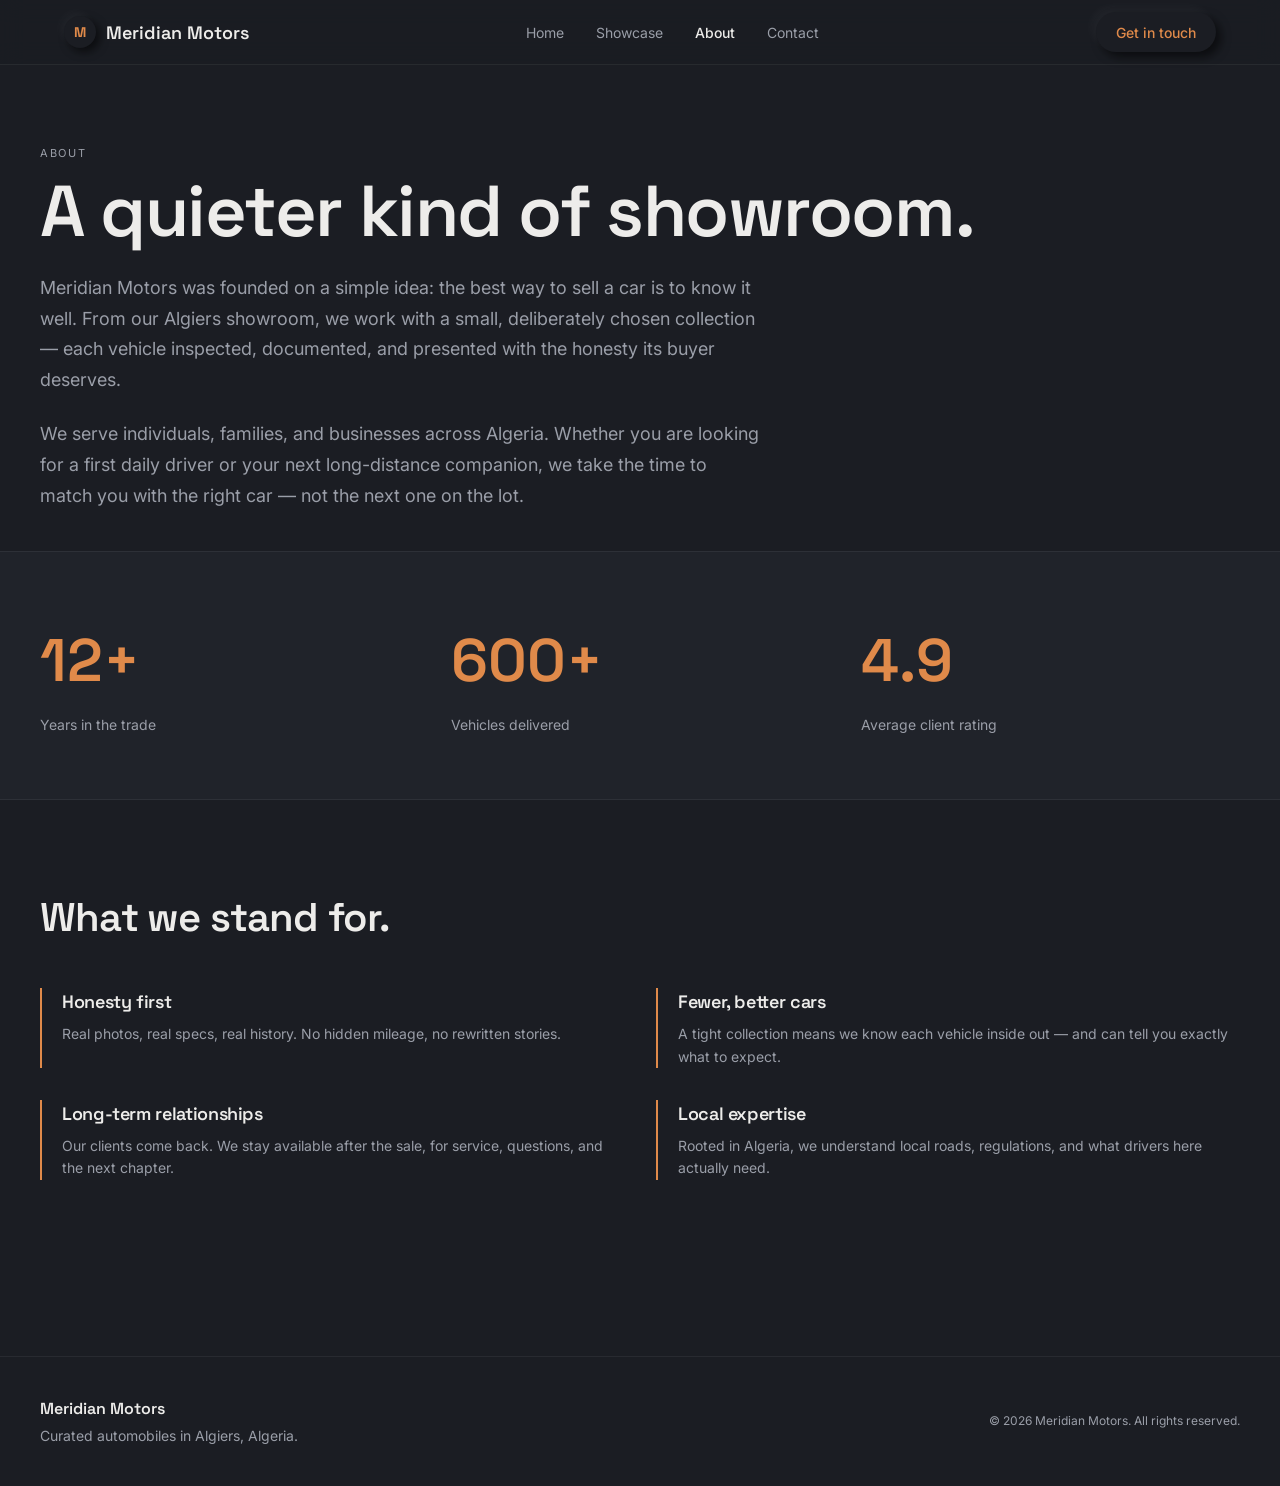
==== about.html @ 52f6f158 "Initial commit: dark neumorphic Meridian Motors site" ====
<!DOCTYPE html>
<html lang="en">
<head>
  <meta charset="UTF-8" />
  <meta name="viewport" content="width=device-width, initial-scale=1" />
  <title>About — Meridian Motors</title>
  <meta name="description" content="Meridian Motors is an Algiers-based automobile house curating luxury, sport, and utility vehicles across Algeria." />
  <link rel="preconnect" href="https://fonts.googleapis.com" />
  <link rel="preconnect" href="https://fonts.gstatic.com" crossorigin />
  <link rel="stylesheet" href="https://fonts.googleapis.com/css2?family=Inter:wght@400;500;600&family=Space+Grotesk:wght@500;600;700&display=swap" />
  <link rel="stylesheet" href="styles.css" />
</head>
<body>

  <header class="site-header">
    <div class="container header-inner">
      <a href="index.html" class="brand">
        <div class="brand-mark">M</div>
        <span class="brand-name">Meridian Motors</span>
      </a>
      <nav class="nav">
        <a href="index.html">Home</a>
        <a href="showcase.html">Showcase</a>
        <a href="about.html" class="active">About</a>
        <a href="contact.html">Contact</a>
      </nav>
      <a href="contact.html" class="btn btn-primary btn-cta">Get in touch</a>
      <button class="menu-toggle" aria-label="Toggle menu">
        <svg width="20" height="20" viewBox="0 0 24 24" fill="none" stroke="currentColor" stroke-width="2" stroke-linecap="round" stroke-linejoin="round"><line x1="3" y1="12" x2="21" y2="12"/><line x1="3" y1="6" x2="21" y2="6"/><line x1="3" y1="18" x2="21" y2="18"/></svg>
      </button>
    </div>
    <div class="mobile-nav">
      <nav>
        <a href="index.html">Home</a>
        <a href="showcase.html">Showcase</a>
        <a href="about.html" class="active">About</a>
        <a href="contact.html">Contact</a>
      </nav>
    </div>
  </header>

  <main>
    <section class="container page-header">
      <div class="section-eyebrow">About</div>
      <h1>A quieter kind of showroom.</h1>
      <div class="prose">
        <p>Meridian Motors was founded on a simple idea: the best way to sell a car is to know it well. From our Algiers showroom, we work with a small, deliberately chosen collection — each vehicle inspected, documented, and presented with the honesty its buyer deserves.</p>
        <p>We serve individuals, families, and businesses across Algeria. Whether you are looking for a first daily driver or your next long-distance companion, we take the time to match you with the right car — not the next one on the lot.</p>
      </div>
    </section>

    <section class="bar">
      <div class="container stats">
        <div>
          <div class="stat-kpi">12+</div>
          <div class="stat-label">Years in the trade</div>
        </div>
        <div>
          <div class="stat-kpi">600+</div>
          <div class="stat-label">Vehicles delivered</div>
        </div>
        <div>
          <div class="stat-kpi">4.9</div>
          <div class="stat-label">Average client rating</div>
        </div>
      </div>
    </section>

    <section class="container section">
      <h2 class="section-title">What we stand for.</h2>
      <div class="principles">
        <div class="principle">
          <h3>Honesty first</h3>
          <p>Real photos, real specs, real history. No hidden mileage, no rewritten stories.</p>
        </div>
        <div class="principle">
          <h3>Fewer, better cars</h3>
          <p>A tight collection means we know each vehicle inside out — and can tell you exactly what to expect.</p>
        </div>
        <div class="principle">
          <h3>Long-term relationships</h3>
          <p>Our clients come back. We stay available after the sale, for service, questions, and the next chapter.</p>
        </div>
        <div class="principle">
          <h3>Local expertise</h3>
          <p>Rooted in Algeria, we understand local roads, regulations, and what drivers here actually need.</p>
        </div>
      </div>
    </section>
  </main>

  <footer class="site-footer">
    <div class="container footer-inner">
      <div>
        <div class="footer-brand-name">Meridian Motors</div>
        <div class="footer-tag">Curated automobiles in Algiers, Algeria.</div>
      </div>
      <div class="footer-copy">© <span id="year"></span> Meridian Motors. All rights reserved.</div>
    </div>
  </footer>

  <script>document.getElementById("year").textContent = new Date().getFullYear();</script>
  <script src="script.js"></script>
</body>
</html>
---- styles.css ----
/* Meridian Motors — static site styles (dark neumorphic theme) */
:root {
  /* Core surface — neumorphism needs one base tone that highlights/shadows push against */
  --bg: #1b1d23;
  --bg-rgb: 27, 29, 35;
  --fg: #edecea;
  --muted-bg: #20232a;
  --muted-fg: #9a9ea8;
  --card: #1e2128;
  --border: rgba(255, 255, 255, 0.06);
  --primary: #edecea;
  --primary-fg: #16171b;
  --accent: #e08a4a;
  --accent-rgb: 224, 138, 74;
  --radius: 16px;

  /* Neumorphic light/dark shadow pair, cast on --bg */
  --ne-dark: rgba(0, 0, 0, 0.55);
  --ne-light: rgba(255, 255, 255, 0.035);

  --shadow: 0 24px 60px -20px rgba(0, 0, 0, 0.6);
  --font-display: "Space Grotesk", ui-sans-serif, system-ui, sans-serif;
  --font-sans: "Inter", ui-sans-serif, system-ui, sans-serif;
}

* { box-sizing: border-box; margin: 0; padding: 0; }
html { scroll-behavior: smooth; }
body {
  font-family: var(--font-sans);
  background: var(--bg);
  color: var(--fg);
  -webkit-font-smoothing: antialiased;
  line-height: 1.5;
}
h1, h2, h3, h4 {
  font-family: var(--font-display);
  letter-spacing: -0.02em;
  font-weight: 600;
}
a { color: inherit; text-decoration: none; }
img { max-width: 100%; display: block; }
button { font: inherit; cursor: pointer; border: none; background: none; color: inherit; }

.container { max-width: 1200px; margin: 0 auto; padding: 0 24px; }

/* ============ Header ============ */
.site-header {
  position: sticky; top: 0; z-index: 40;
  background: rgba(27, 29, 35, 0.85);
  backdrop-filter: blur(12px);
  border-bottom: 1px solid var(--border);
}
.header-inner {
  display: flex; align-items: center; justify-content: space-between;
  height: 64px;
}
.brand { display: flex; align-items: center; gap: 10px; }
.brand-mark {
  height: 32px; width: 32px; border-radius: 999px;
  background: var(--bg); color: var(--accent);
  display: grid; place-items: center;
  font-family: var(--font-display); font-weight: 700; font-size: 14px;
  box-shadow: 4px 4px 8px var(--ne-dark), -4px -4px 8px var(--ne-light);
}
.brand-name { font-family: var(--font-display); font-weight: 600; font-size: 18px; }

.nav { display: none; align-items: center; gap: 32px; }
.nav a { font-size: 14px; color: var(--muted-fg); transition: color .2s; }
.nav a:hover, .nav a.active { color: var(--fg); font-weight: 500; }

.btn {
  display: inline-flex; align-items: center; gap: 8px;
  height: 40px; padding: 0 20px;
  border-radius: 999px; font-size: 14px; font-weight: 500;
  background: var(--bg);
  box-shadow: 5px 5px 10px var(--ne-dark), -5px -5px 10px var(--ne-light);
  transition: box-shadow .2s, color .2s, transform .15s;
}
.btn:active { box-shadow: inset 4px 4px 8px var(--ne-dark), inset -4px -4px 8px var(--ne-light); transform: translateY(1px); }
.btn-primary { color: var(--accent); }
.btn-primary:hover { color: #f0a56f; }
.btn-outline { color: var(--fg); }
.btn-outline:hover { color: var(--accent); }
.btn-cta { display: none; }

.menu-toggle {
  padding: 8px; margin-right: -8px;
  display: grid; place-items: center;
  border-radius: 10px;
  transition: box-shadow .2s;
}
.menu-toggle:active { box-shadow: inset 3px 3px 6px var(--ne-dark), inset -3px -3px 6px var(--ne-light); }
.mobile-nav {
  display: none;
  border-top: 1px solid var(--border);
  background: var(--bg);
}
.mobile-nav.open { display: block; }
.mobile-nav nav {
  display: flex; flex-direction: column;
  padding: 12px 24px;
  max-width: 1200px; margin: 0 auto;
}
.mobile-nav a { padding: 10px 0; font-size: 14px; color: var(--muted-fg); }
.mobile-nav a.active { color: var(--fg); font-weight: 500; }

@media (min-width: 768px) {
  .nav { display: flex; }
  .btn-cta { display: inline-flex; }
  .menu-toggle { display: none; }
}

/* ============ Hero — full-bleed 3D background with copy overlaid ============ */
.hero {
  position: relative;
  min-height: calc(100vh - 64px);
  overflow: hidden;
  display: flex;
  align-items: center;
}

/* 3D scene fills the entire hero as a background layer */
.hero-visual {
  position: absolute;
  inset: 0;
  z-index: 0;
}
.hero-visual .frame {
  width: 100%; height: 100%;
  border-radius: 0; overflow: hidden;
  background: var(--muted-bg);
}

/* Low-opacity scrim between the 3D scene and the text, for legibility */
.hero-overlay {
  position: absolute;
  inset: 0;
  z-index: 1;
  background: linear-gradient(
    100deg,
    rgba(10, 11, 14, 0.72) 0%,
    rgba(10, 11, 14, 0.45) 38%,
    rgba(10, 11, 14, 0.15) 62%,
    rgba(10, 11, 14, 0.05) 100%
  );
  pointer-events: none;
}

.hero-grid {
  position: relative;
  z-index: 2;
  width: 100%;
}
.hero-copy {
  display: flex; flex-direction: column; justify-content: center;
  padding: 64px 24px;
}
@media (min-width: 900px) {
  .hero-copy { padding: 64px clamp(24px, calc((100vw - 1200px) / 2 + 24px), 96px); max-width: 640px; }
}
.eyebrow {
  display: inline-flex; align-items: center; gap: 8px;
  background: rgba(255, 255, 255, 0.05);
  border: 1px solid rgba(255, 255, 255, 0.08);
  backdrop-filter: blur(6px);
  border-radius: 999px; padding: 4px 12px;
  font-size: 12px; color: rgba(237, 236, 234, 0.8);
  width: fit-content;
}
.eyebrow .dot { height: 6px; width: 6px; border-radius: 999px; background: var(--accent); }

.hero h1 {
  margin-top: 24px;
  font-size: clamp(40px, 5.4vw, 68px);
  line-height: 1.02;
  color: #f5f4f2;
  text-shadow: 0 4px 24px rgba(0, 0, 0, 0.35);
}
.hero h1 .muted { color: rgba(237, 236, 234, 0.6); }
.hero p {
  margin-top: 24px; max-width: 440px;
  font-size: 18px; color: rgba(237, 236, 234, 0.75); line-height: 1.6;
}
.hero-cta { margin-top: 32px; display: flex; flex-wrap: wrap; gap: 12px; }
.hero .btn {
  background: rgba(27, 29, 35, 0.55);
  backdrop-filter: blur(10px);
  box-shadow: 5px 5px 14px rgba(0, 0, 0, 0.45), -5px -5px 14px rgba(255, 255, 255, 0.03);
  border: 1px solid rgba(255, 255, 255, 0.06);
}

.frame-3d {
  position: relative;
  background: radial-gradient(ellipse at 50% 30%, #14161a 0%, #08090b 75%);
  cursor: grab;
}
.frame-3d:active { cursor: grabbing; }
.frame-3d canvas { width: 100%; height: 100%; display: block; touch-action: none; }
.hero-3d-hint {
  position: absolute; left: 16px; bottom: 16px;
  z-index: 2;
  background: rgba(20, 19, 17, 0.55); backdrop-filter: blur(6px);
  border: 1px solid rgba(255, 255, 255, 0.12); border-radius: 999px;
  padding: 6px 14px; font-size: 12px; color: rgba(250, 248, 243, 0.75);
  pointer-events: none; opacity: 0.9;
  transition: opacity .3s;
}
.frame-3d canvas { opacity: 0; transition: opacity .5s ease; }
.frame-3d.is-ready canvas { opacity: 1; }
.frame-3d.is-loading .hero-3d-hint,
.frame-3d.is-error .hero-3d-hint { opacity: 0; }

.frame-3d::before {
  content: "Loading 3D model… " attr(data-pct);
  position: absolute; inset: 0; z-index: 2;
  display: none; align-items: center; justify-content: center;
  font-size: 13px; color: rgba(250, 248, 243, 0.6);
}
.frame-3d.is-loading::before { display: flex; }
.frame-3d.is-error::before {
  content: "Couldn't load the 3D view.";
  display: flex;
}
.hero-card {
  position: absolute; left: -16px; bottom: -24px;
  background: var(--bg); border: none;
  border-radius: 16px; padding: 16px; width: 220px;
  box-shadow: 7px 7px 16px var(--ne-dark), -7px -7px 16px var(--ne-light);
}
.hero-card .label { font-size: 12px; color: var(--muted-fg); }
.hero-card .title { font-family: var(--font-display); font-weight: 600; margin-top: 4px; }
.hero-card .sub { font-size: 12px; color: var(--muted-fg); margin-top: 2px; }

/* ============ Sections ============ */
.section { padding: 80px 0; }
.section-head {
  display: flex; align-items: flex-end; justify-content: space-between;
  gap: 24px; margin-bottom: 40px; flex-wrap: wrap;
}
.section-eyebrow {
  font-size: 11px; text-transform: uppercase; letter-spacing: 0.15em;
  color: var(--muted-fg);
}
.section-title { font-size: clamp(28px, 4vw, 40px); margin-top: 8px; }

.bar {
  border-top: 1px solid var(--border); border-bottom: 1px solid var(--border);
  background: var(--muted-bg);
}
.bar-grid {
  display: grid; gap: 32px; padding: 56px 0;
}
@media (min-width: 768px) { .bar-grid { grid-template-columns: repeat(3, 1fr); } }
.value-icon {
  height: 40px; width: 40px; border-radius: 999px;
  background: var(--bg); border: none;
  box-shadow: 4px 4px 8px var(--ne-dark), -4px -4px 8px var(--ne-light);
  display: grid; place-items: center; color: var(--accent);
}
.value h3 { font-size: 18px; margin-top: 16px; }
.value p { margin-top: 8px; font-size: 14px; color: var(--muted-fg); line-height: 1.6; }

/* ============ Cards ============ */
.cards {
  display: grid; gap: 24px;
  grid-template-columns: 1fr;
}
@media (min-width: 640px) { .cards { grid-template-columns: repeat(2, 1fr); } }
@media (min-width: 1000px) { .cards { grid-template-columns: repeat(3, 1fr); } }

.card {
  background: var(--bg); border: none;
  border-radius: 18px; overflow: hidden;
  box-shadow: 8px 8px 18px var(--ne-dark), -8px -8px 18px var(--ne-light);
  transition: transform .3s, box-shadow .3s;
  cursor: pointer;
  display: flex; flex-direction: column;
}
.card:hover { transform: translateY(-3px); box-shadow: 10px 10px 24px var(--ne-dark), -10px -10px 24px var(--ne-light); }
.card-media {
  aspect-ratio: 4/3; overflow: hidden; background: var(--muted-bg);
  position: relative;
}
.card-media img {
  width: 100%; height: 100%; object-fit: cover;
  transition: transform .6s;
}
.card:hover .card-media img { transform: scale(1.05); }
.tag {
  position: absolute; top: 12px; left: 12px;
  background: rgba(27, 29, 35, 0.85); backdrop-filter: blur(6px);
  border: 1px solid rgba(255, 255, 255, 0.08);
  border-radius: 999px; padding: 4px 12px;
  font-size: 12px; font-weight: 500;
}
.card-body { padding: 20px; }
.card-row {
  display: flex; justify-content: space-between; align-items: flex-start; gap: 12px;
}
.card-name { font-family: var(--font-display); font-size: 18px; font-weight: 600; }
.card-sub { font-size: 12px; color: var(--muted-fg); margin-top: 2px; }
.card-price { font-family: var(--font-display); font-weight: 600; text-align: right; white-space: nowrap; color: var(--accent); }
.card-btn {
  margin-top: 16px; width: 100%;
  display: inline-flex; align-items: center; justify-content: space-between;
  border: none; border-radius: 10px;
  background: var(--bg);
  box-shadow: inset 3px 3px 6px var(--ne-dark), inset -3px -3px 6px var(--ne-light);
  padding: 8px 12px; font-size: 14px; font-weight: 500;
  transition: box-shadow .2s;
}
.card-btn:hover { box-shadow: inset 4px 4px 9px var(--ne-dark), inset -4px -4px 9px var(--ne-light); }

/* ============ Filters ============ */
.filters { display: flex; flex-wrap: wrap; gap: 8px; margin-top: 32px; }
.chip {
  border: none; background: var(--bg);
  box-shadow: 4px 4px 9px var(--ne-dark), -4px -4px 9px var(--ne-light);
  border-radius: 999px; padding: 6px 16px;
  font-size: 14px; transition: all .2s; color: var(--muted-fg);
}
.chip:hover { color: var(--fg); }
.chip.active {
  color: var(--accent);
  box-shadow: inset 3px 3px 7px var(--ne-dark), inset -3px -3px 7px var(--ne-light);
}

/* ============ Modal Overlay ============ */
.modal-backdrop {
  position: fixed; inset: 0; z-index: 100;
  background: rgba(8, 9, 11, 0.75);
  backdrop-filter: blur(4px);
  opacity: 0; pointer-events: none;
  transition: opacity .25s;
  display: grid; place-items: center;
  padding: 16px;
  overflow-y: auto;
}
.modal-backdrop.open { opacity: 1; pointer-events: auto; }
.modal {
  background: var(--bg); border-radius: 20px;
  max-width: 900px; width: 100%;
  max-height: 90vh; overflow-y: auto;
  transform: translateY(20px) scale(0.98);
  transition: transform .3s;
  position: relative;
  box-shadow: 0 30px 100px -20px rgba(0,0,0,0.7);
}
.modal-backdrop.open .modal { transform: translateY(0) scale(1); }
.modal-close {
  position: absolute; top: 16px; right: 16px; z-index: 2;
  height: 40px; width: 40px; border-radius: 999px;
  background: var(--bg);
  box-shadow: 4px 4px 10px var(--ne-dark), -4px -4px 10px var(--ne-light);
  display: grid; place-items: center;
  transition: box-shadow .2s;
}
.modal-close:active { box-shadow: inset 3px 3px 7px var(--ne-dark), inset -3px -3px 7px var(--ne-light); }
.modal-media { aspect-ratio: 16/10; overflow: hidden; background: var(--muted-bg); }
.modal-media img { width: 100%; height: 100%; object-fit: cover; }
.modal-body { padding: 28px; }
@media (min-width: 640px) { .modal-body { padding: 40px; } }
.modal-head {
  display: flex; justify-content: space-between; align-items: flex-start;
  gap: 16px; flex-wrap: wrap;
}
.modal-head h2 { font-size: clamp(24px, 4vw, 32px); }
.modal-head .sub { color: var(--muted-fg); font-size: 14px; margin-top: 4px; }
.modal-price {
  font-family: var(--font-display); font-size: 22px; font-weight: 600;
  text-align: right; color: var(--accent);
}
.modal-desc {
  margin-top: 20px; color: var(--muted-fg); line-height: 1.7; font-size: 15px;
}
.specs-grid {
  margin-top: 28px;
  display: grid; gap: 12px;
  grid-template-columns: repeat(2, 1fr);
}
@media (min-width: 640px) { .specs-grid { grid-template-columns: repeat(3, 1fr); } }
@media (min-width: 900px) { .specs-grid { grid-template-columns: repeat(4, 1fr); } }
.spec {
  display: flex; gap: 12px; align-items: flex-start;
  background: var(--bg); border-radius: 12px;
  box-shadow: inset 3px 3px 7px var(--ne-dark), inset -3px -3px 7px var(--ne-light);
  padding: 12px 14px;
}
.spec svg { color: var(--muted-fg); flex-shrink: 0; margin-top: 2px; }
.spec-label {
  font-size: 10px; text-transform: uppercase; letter-spacing: 0.1em;
  color: var(--muted-fg);
}
.spec-value { font-size: 14px; font-weight: 500; margin-top: 2px; }

body.modal-open { overflow: hidden; }

/* ============ Pages: About & Contact ============ */
.page-header { padding: 80px 0 40px; }
.page-header h1 { font-size: clamp(40px, 6vw, 72px); margin-top: 12px; line-height: 1.05; }
.prose { max-width: 720px; }
.prose p {
  margin-top: 24px; color: var(--muted-fg);
  font-size: 18px; line-height: 1.7;
}

.stats { display: grid; gap: 32px; padding: 64px 0; }
@media (min-width: 768px) { .stats { grid-template-columns: repeat(3, 1fr); } }
.stat-kpi { font-family: var(--font-display); font-weight: 600; font-size: clamp(48px, 6vw, 60px); color: var(--accent); }
.stat-label { color: var(--muted-fg); font-size: 14px; margin-top: 8px; }

.principles { display: grid; gap: 32px; margin-top: 40px; }
@media (min-width: 640px) { .principles { grid-template-columns: repeat(2, 1fr); } }
.principle { border-left: 2px solid var(--accent); padding-left: 20px; }
.principle h3 { font-size: 18px; }
.principle p { margin-top: 8px; font-size: 14px; color: var(--muted-fg); line-height: 1.6; }

.contact-grid {
  display: grid; gap: 64px; padding: 80px 0 64px;
}
@media (min-width: 900px) { .contact-grid { grid-template-columns: 1fr 1fr; } }

.info-list { margin-top: 40px; display: flex; flex-direction: column; gap: 20px; }
.info-item { display: flex; gap: 16px; align-items: flex-start; }
.info-icon {
  height: 36px; width: 36px; flex-shrink: 0;
  border-radius: 999px; background: var(--bg);
  box-shadow: 4px 4px 8px var(--ne-dark), -4px -4px 8px var(--ne-light);
  display: grid; place-items: center; color: var(--accent);
}
.info-label { font-size: 11px; text-transform: uppercase; letter-spacing: 0.1em; color: var(--muted-fg); }
.info-value { font-size: 14px; font-weight: 500; margin-top: 2px; }

.form-card {
  background: var(--bg); border: none;
  border-radius: 22px; padding: 32px;
  box-shadow: 10px 10px 22px var(--ne-dark), -10px -10px 22px var(--ne-light);
}
@media (min-width: 640px) { .form-card { padding: 40px; } }
.form-card h2 { font-size: 20px; margin-bottom: 8px; }
.field { display: block; margin-top: 16px; }
.field-label {
  font-size: 11px; text-transform: uppercase; letter-spacing: 0.1em;
  color: var(--muted-fg); font-weight: 500;
}
.field input, .field textarea {
  width: 100%; margin-top: 6px;
  border: none; background: var(--bg);
  box-shadow: inset 4px 4px 8px var(--ne-dark), inset -4px -4px 8px var(--ne-light);
  border-radius: 10px; padding: 10px 14px;
  font: inherit; font-size: 14px; color: var(--fg);
  outline: none; transition: box-shadow .15s;
}
.field textarea { resize: none; }
.field input:focus, .field textarea:focus {
  box-shadow: inset 4px 4px 8px var(--ne-dark), inset -4px -4px 8px var(--ne-light), 0 0 0 2px rgba(224, 138, 74, 0.35);
}
.field-row { display: grid; gap: 16px; margin-top: 16px; }
@media (min-width: 640px) { .field-row { grid-template-columns: 1fr 1fr; } .field-row .field { margin-top: 0; } }
.form-submit {
  margin-top: 20px; width: 100%; height: 44px;
  background: var(--bg); color: var(--accent);
  border-radius: 999px; font-weight: 500; font-size: 14px;
  box-shadow: 6px 6px 14px var(--ne-dark), -6px -6px 14px var(--ne-light);
  transition: box-shadow .2s, transform .15s;
}
.form-submit:active { box-shadow: inset 4px 4px 9px var(--ne-dark), inset -4px -4px 9px var(--ne-light); transform: translateY(1px); }
.form-success {
  min-height: 400px; display: grid; place-items: center; text-align: center;
}
.form-success .check {
  height: 48px; width: 48px; border-radius: 999px;
  background: var(--bg); color: var(--accent);
  box-shadow: 6px 6px 14px var(--ne-dark), -6px -6px 14px var(--ne-light);
  display: grid; place-items: center; margin: 0 auto;
}
.form-success h3 { font-size: 20px; margin-top: 20px; }
.form-success p { color: var(--muted-fg); font-size: 14px; margin-top: 8px; max-width: 260px; }

/* ============ Footer ============ */
.site-footer {
  border-top: 1px solid var(--border);
  margin-top: 96px;
}
.footer-inner {
  padding: 40px 0;
  display: flex; justify-content: space-between; gap: 24px;
  flex-wrap: wrap; align-items: center;
}
.footer-brand-name { font-family: var(--font-display); font-weight: 600; }
.footer-tag { color: var(--muted-fg); font-size: 14px; margin-top: 4px; }
.footer-copy { font-size: 12px; color: var(--muted-fg); }
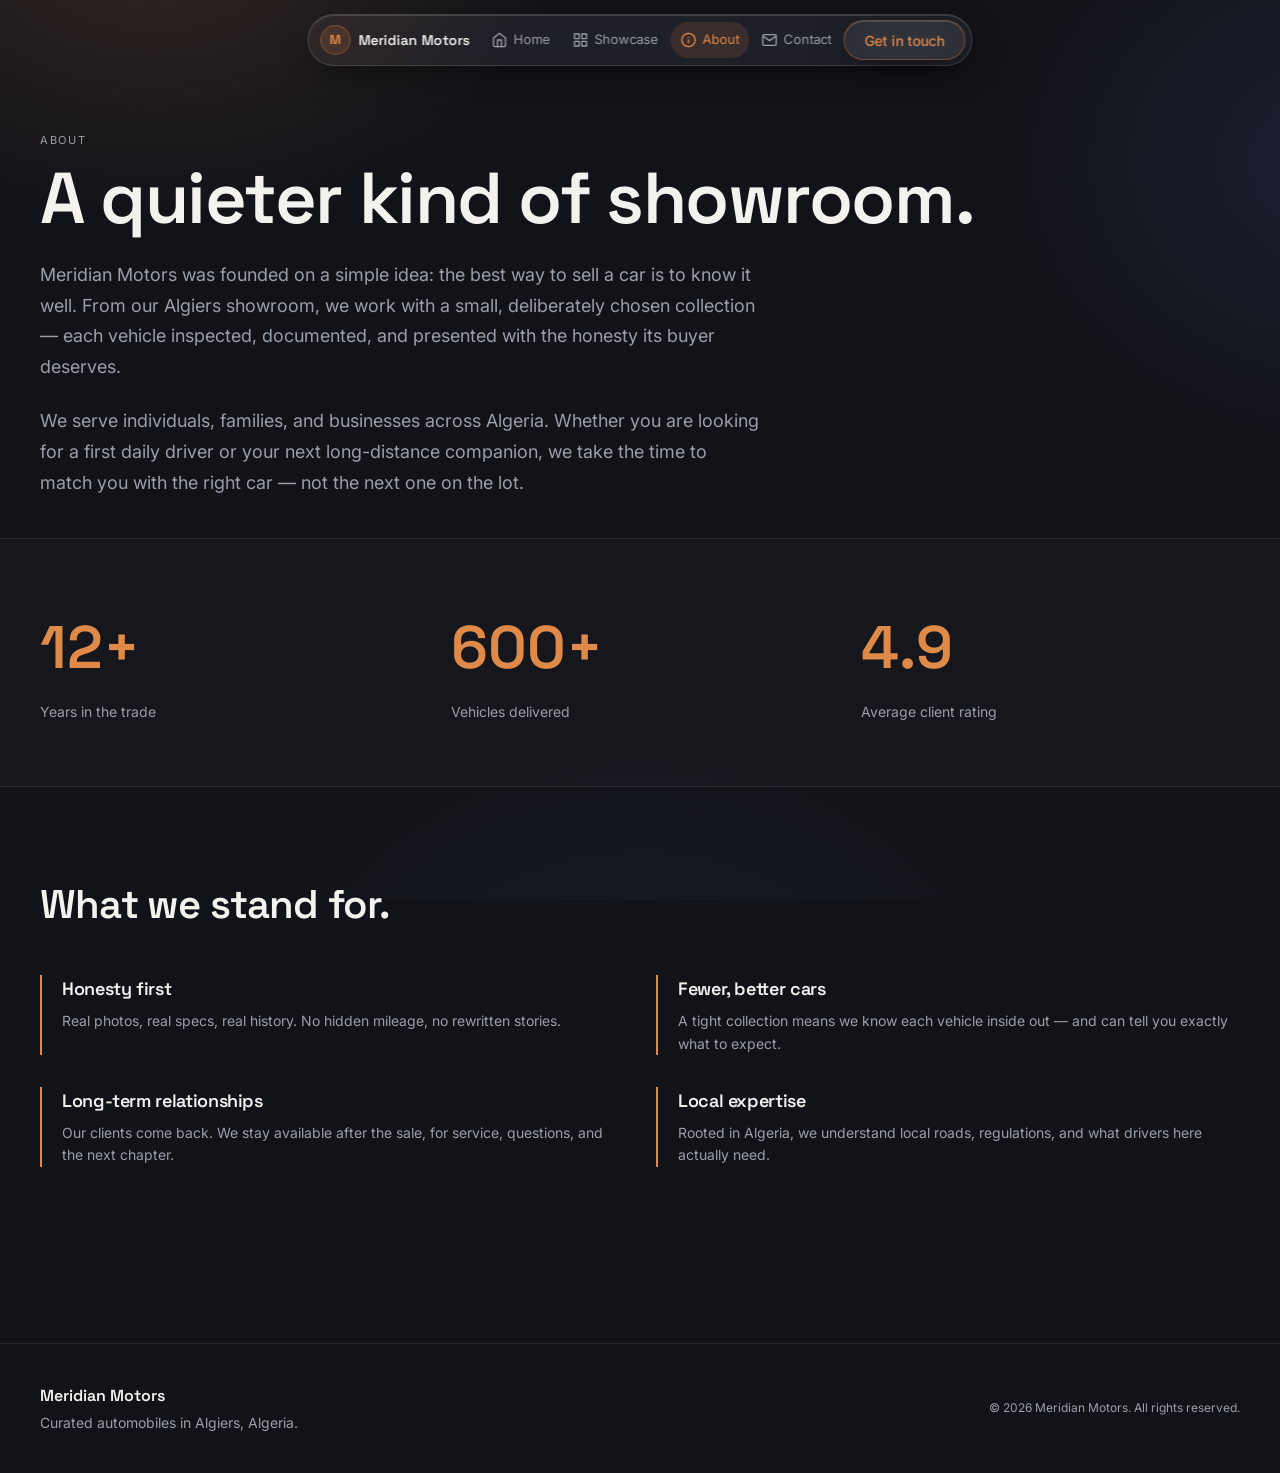
==== commit e00cfd9c: "Added enhancements in UI" ====
--- a/about.html
+++ b/about.html
@@ -12,6 +12,11 @@
 </head>
 <body>
 
+  <!-- Preloader -->
+  <div class="preloader" id="preloader">
+    <div class="preloader-mark">M</div>
+  </div>
+
   <header class="site-header">
     <div class="container header-inner">
       <a href="index.html" class="brand">
@@ -19,10 +24,10 @@
         <span class="brand-name">Meridian Motors</span>
       </a>
       <nav class="nav">
-        <a href="index.html">Home</a>
-        <a href="showcase.html">Showcase</a>
-        <a href="about.html" class="active">About</a>
-        <a href="contact.html">Contact</a>
+        <a href="index.html"><svg width="16" height="16" viewBox="0 0 24 24" fill="none" stroke="currentColor" stroke-width="2" stroke-linecap="round" stroke-linejoin="round"><path d="M3 9l9-7 9 7v11a2 2 0 0 1-2 2H5a2 2 0 0 1-2-2z"/><polyline points="9 22 9 12 15 12 15 22"/></svg><span class="label">Home</span></a>
+        <a href="showcase.html"><svg width="16" height="16" viewBox="0 0 24 24" fill="none" stroke="currentColor" stroke-width="2" stroke-linecap="round" stroke-linejoin="round"><rect x="3" y="3" width="7" height="7"/><rect x="14" y="3" width="7" height="7"/><rect x="14" y="14" width="7" height="7"/><rect x="3" y="14" width="7" height="7"/></svg><span class="label">Showcase</span></a>
+        <a href="about.html" class="active"><svg width="16" height="16" viewBox="0 0 24 24" fill="none" stroke="currentColor" stroke-width="2" stroke-linecap="round" stroke-linejoin="round"><circle cx="12" cy="12" r="10"/><line x1="12" y1="16" x2="12" y2="12"/><line x1="12" y1="8" x2="12.01" y2="8"/></svg><span class="label">About</span></a>
+        <a href="contact.html"><svg width="16" height="16" viewBox="0 0 24 24" fill="none" stroke="currentColor" stroke-width="2" stroke-linecap="round" stroke-linejoin="round"><path d="M4 4h16c1.1 0 2 .9 2 2v12c0 1.1-.9 2-2 2H4c-1.1 0-2-.9-2-2V6c0-1.1.9-2 2-2z"/><polyline points="22,6 12,13 2,6"/></svg><span class="label">Contact</span></a>
       </nav>
       <a href="contact.html" class="btn btn-primary btn-cta">Get in touch</a>
       <button class="menu-toggle" aria-label="Toggle menu">
@@ -31,10 +36,10 @@
     </div>
     <div class="mobile-nav">
       <nav>
-        <a href="index.html">Home</a>
-        <a href="showcase.html">Showcase</a>
-        <a href="about.html" class="active">About</a>
-        <a href="contact.html">Contact</a>
+        <a href="index.html"><svg width="16" height="16" viewBox="0 0 24 24" fill="none" stroke="currentColor" stroke-width="2" stroke-linecap="round" stroke-linejoin="round"><path d="M3 9l9-7 9 7v11a2 2 0 0 1-2 2H5a2 2 0 0 1-2-2z"/><polyline points="9 22 9 12 15 12 15 22"/></svg><span class="label">Home</span></a>
+        <a href="showcase.html"><svg width="16" height="16" viewBox="0 0 24 24" fill="none" stroke="currentColor" stroke-width="2" stroke-linecap="round" stroke-linejoin="round"><rect x="3" y="3" width="7" height="7"/><rect x="14" y="3" width="7" height="7"/><rect x="14" y="14" width="7" height="7"/><rect x="3" y="14" width="7" height="7"/></svg><span class="label">Showcase</span></a>
+        <a href="about.html" class="active"><svg width="16" height="16" viewBox="0 0 24 24" fill="none" stroke="currentColor" stroke-width="2" stroke-linecap="round" stroke-linejoin="round"><circle cx="12" cy="12" r="10"/><line x1="12" y1="16" x2="12" y2="12"/><line x1="12" y1="8" x2="12.01" y2="8"/></svg><span class="label">About</span></a>
+        <a href="contact.html"><svg width="16" height="16" viewBox="0 0 24 24" fill="none" stroke="currentColor" stroke-width="2" stroke-linecap="round" stroke-linejoin="round"><path d="M4 4h16c1.1 0 2 .9 2 2v12c0 1.1-.9 2-2 2H4c-1.1 0-2-.9-2-2V6c0-1.1.9-2 2-2z"/><polyline points="22,6 12,13 2,6"/></svg><span class="label">Contact</span></a>
       </nav>
     </div>
   </header>
@@ -102,4 +107,4 @@
   <script>document.getElementById("year").textContent = new Date().getFullYear();</script>
   <script src="script.js"></script>
 </body>
-</html>
+</html>
--- a/styles.css
+++ b/styles.css
@@ -1,22 +1,30 @@
-/* Meridian Motors — static site styles (dark neumorphic theme) */
+/* Meridian Motors — static site styles (dark glassmorphism theme) */
 :root {
-  /* Core surface — neumorphism needs one base tone that highlights/shadows push against */
-  --bg: #1b1d23;
-  --bg-rgb: 27, 29, 35;
-  --fg: #edecea;
-  --muted-bg: #20232a;
+  /* Core surface */
+  --bg: #121319;
+  --bg-rgb: 18, 19, 25;
+  --fg: #f3f2ef;
+  --muted-bg: #1a1c24;
   --muted-fg: #9a9ea8;
-  --card: #1e2128;
-  --border: rgba(255, 255, 255, 0.06);
-  --primary: #edecea;
-  --primary-fg: #16171b;
+  --card: #1c1e26;
+  --border: rgba(255, 255, 255, 0.08);
+  --primary: #f3f2ef;
+  --primary-fg: #14151a;
   --accent: #e08a4a;
   --accent-rgb: 224, 138, 74;
-  --radius: 16px;
-
-  /* Neumorphic light/dark shadow pair, cast on --bg */
-  --ne-dark: rgba(0, 0, 0, 0.55);
-  --ne-light: rgba(255, 255, 255, 0.035);
+  --radius: 20px;
+  --radius-sm: 14px;
+
+  /* Glass surface tokens */
+  --glass-bg: rgba(255, 255, 255, 0.055);
+  --glass-bg-strong: rgba(255, 255, 255, 0.11);
+  --glass-border: rgba(255, 255, 255, 0.14);
+  --glass-blur: 20px;
+  --glass-shadow: 0 10px 34px -8px rgba(0, 0, 0, 0.55);
+  --glass-inset: inset 0 1px 0 rgba(255, 255, 255, 0.14);
+  --glass-recess-bg: rgba(0, 0, 0, 0.22);
+  --glass-recess-border: rgba(255, 255, 255, 0.07);
+  --glass-recess-shadow: inset 0 2px 8px rgba(0, 0, 0, 0.4);
 
   --shadow: 0 24px 60px -20px rgba(0, 0, 0, 0.6);
   --font-display: "Space Grotesk", ui-sans-serif, system-ui, sans-serif;
@@ -31,6 +39,21 @@
   color: var(--fg);
   -webkit-font-smoothing: antialiased;
   line-height: 1.5;
+  position: relative;
+  min-height: 100vh;
+}
+/* Soft ambient color blobs behind the page so glass surfaces have something to refract */
+body::before {
+  content: "";
+  position: fixed;
+  inset: 0;
+  z-index: -1;
+  background:
+    radial-gradient(680px 480px at 12% -8%, rgba(var(--accent-rgb), 0.16), transparent 60%),
+    radial-gradient(620px 520px at 105% 18%, rgba(120, 150, 255, 0.10), transparent 55%),
+    radial-gradient(700px 600px at 50% 120%, rgba(120, 190, 255, 0.06), transparent 60%),
+    var(--bg);
+  pointer-events: none;
 }
 h1, h2, h3, h4 {
   font-family: var(--font-display);
@@ -41,79 +64,154 @@
 img { max-width: 100%; display: block; }
 button { font: inherit; cursor: pointer; border: none; background: none; color: inherit; }
 
-.container { max-width: 1200px; margin: 0 auto; padding: 0 24px; }
-
-/* ============ Header ============ */
+.container { max-width: 1200px; margin: 0 auto; padding: 0 clamp(16px, 5vw, 24px); }
+
+/* ============ Header — floating centered glass island ============ */
 .site-header {
-  position: sticky; top: 0; z-index: 40;
-  background: rgba(27, 29, 35, 0.85);
-  backdrop-filter: blur(12px);
-  border-bottom: 1px solid var(--border);
+  position: fixed;
+  top: 14px; left: 50%;
+  transform: translateX(-50%);
+  z-index: 50;
+  width: max-content;
+  max-width: calc(100vw - 32px);
 }
 .header-inner {
-  display: flex; align-items: center; justify-content: space-between;
-  height: 64px;
-}
-.brand { display: flex; align-items: center; gap: 10px; }
+  display: flex; align-items: center; gap: 2px;
+  height: 52px;
+  padding: 6px 6px 6px 6px;
+  background: var(--glass-bg);
+  backdrop-filter: blur(var(--glass-blur)) saturate(180%);
+  -webkit-backdrop-filter: blur(var(--glass-blur)) saturate(180%);
+  border: 1px solid var(--glass-border);
+  border-radius: 999px;
+  box-shadow: var(--glass-shadow), var(--glass-inset);
+}
+.brand { display: flex; align-items: center; gap: 8px; padding: 0 10px 0 6px; flex-shrink: 0; }
 .brand-mark {
-  height: 32px; width: 32px; border-radius: 999px;
-  background: var(--bg); color: var(--accent);
+  height: 30px; width: 30px; border-radius: 999px;
+  background: rgba(var(--accent-rgb), 0.16);
+  border: 1px solid rgba(var(--accent-rgb), 0.35);
+  color: var(--accent);
   display: grid; place-items: center;
-  font-family: var(--font-display); font-weight: 700; font-size: 14px;
-  box-shadow: 4px 4px 8px var(--ne-dark), -4px -4px 8px var(--ne-light);
-}
-.brand-name { font-family: var(--font-display); font-weight: 600; font-size: 18px; }
-
-.nav { display: none; align-items: center; gap: 32px; }
-.nav a { font-size: 14px; color: var(--muted-fg); transition: color .2s; }
-.nav a:hover, .nav a.active { color: var(--fg); font-weight: 500; }
+  font-family: var(--font-display); font-weight: 700; font-size: 13px;
+}
+.brand-name { font-family: var(--font-display); font-weight: 600; font-size: 14px; display: none; white-space: nowrap; }
+
+.nav { display: flex; align-items: center; gap: 2px; }
+.nav a {
+  display: flex; align-items: center; gap: 6px;
+  font-size: 13px; color: var(--muted-fg);
+  padding: 8px 10px;
+  border-radius: 999px;
+  transition: color .2s, background .2s;
+  white-space: nowrap;
+}
+.nav a svg { flex-shrink: 0; }
+.nav a .label { display: none; }
+.nav a:hover { color: var(--fg); background: var(--glass-bg-strong); }
+.nav a.active { color: var(--accent); background: rgba(var(--accent-rgb), 0.14); }
 
 .btn {
   display: inline-flex; align-items: center; gap: 8px;
   height: 40px; padding: 0 20px;
   border-radius: 999px; font-size: 14px; font-weight: 500;
-  background: var(--bg);
-  box-shadow: 5px 5px 10px var(--ne-dark), -5px -5px 10px var(--ne-light);
-  transition: box-shadow .2s, color .2s, transform .15s;
-}
-.btn:active { box-shadow: inset 4px 4px 8px var(--ne-dark), inset -4px -4px 8px var(--ne-light); transform: translateY(1px); }
-.btn-primary { color: var(--accent); }
+  background: var(--glass-bg);
+  backdrop-filter: blur(var(--glass-blur)) saturate(160%);
+  -webkit-backdrop-filter: blur(var(--glass-blur)) saturate(160%);
+  border: 1px solid var(--glass-border);
+  box-shadow: var(--glass-shadow), var(--glass-inset);
+  transition: box-shadow .2s, background .2s, color .2s, transform .15s;
+}
+.btn:hover { background: var(--glass-bg-strong); }
+.btn:active { box-shadow: var(--glass-recess-shadow); transform: translateY(1px); }
+.btn-primary { color: var(--accent); border-color: rgba(var(--accent-rgb), 0.35); }
 .btn-primary:hover { color: #f0a56f; }
 .btn-outline { color: var(--fg); }
 .btn-outline:hover { color: var(--accent); }
-.btn-cta { display: none; }
-
+
+.nav-cta {
+  display: grid; place-items: center; flex-shrink: 0;
+  height: 40px; width: 40px; margin-left: 4px;
+  border-radius: 999px;
+  background: rgba(var(--accent-rgb), 0.16);
+  border: 1px solid rgba(var(--accent-rgb), 0.35);
+  color: var(--accent);
+  transition: background .2s, color .2s;
+}
+.nav-cta:hover { background: rgba(var(--accent-rgb), 0.28); }
+
+@media (min-width: 640px) {
+  .nav a .label { display: inline; }
+}
+@media (min-width: 860px) {
+  .brand-name { display: inline; }
+}
+
+/* ============ Mobile nav toggle + dropdown ============
+   Hidden by default (desktop). Below 640px the primary nav + CTA collapse
+   into a single hamburger button that reveals a dropdown menu. */
 .menu-toggle {
-  padding: 8px; margin-right: -8px;
-  display: grid; place-items: center;
-  border-radius: 10px;
-  transition: box-shadow .2s;
-}
-.menu-toggle:active { box-shadow: inset 3px 3px 6px var(--ne-dark), inset -3px -3px 6px var(--ne-light); }
+  display: none;
+  flex-shrink: 0;
+  height: 40px; width: 40px;
+  margin-left: 4px;
+  align-items: center; justify-content: center;
+  border-radius: 999px;
+  background: var(--glass-bg);
+  border: 1px solid var(--glass-border);
+  transition: background .2s;
+}
+.menu-toggle:hover { background: var(--glass-bg-strong); }
+
 .mobile-nav {
   display: none;
-  border-top: 1px solid var(--border);
-  background: var(--bg);
-}
-.mobile-nav.open { display: block; }
-.mobile-nav nav {
-  display: flex; flex-direction: column;
-  padding: 12px 24px;
-  max-width: 1200px; margin: 0 auto;
-}
-.mobile-nav a { padding: 10px 0; font-size: 14px; color: var(--muted-fg); }
-.mobile-nav a.active { color: var(--fg); font-weight: 500; }
-
-@media (min-width: 768px) {
-  .nav { display: flex; }
-  .btn-cta { display: inline-flex; }
-  .menu-toggle { display: none; }
+}
+
+@media (max-width: 639px) {
+  .nav { display: none; }
+  .btn-cta { display: none; }
+  .menu-toggle { display: flex; }
+
+  .mobile-nav {
+    display: block;
+    position: fixed;
+    top: 76px; left: 50%;
+    transform: translateX(-50%) translateY(-8px);
+    z-index: 49;
+    width: calc(100vw - 32px);
+    max-width: 320px;
+    background: var(--glass-bg-strong);
+    backdrop-filter: blur(var(--glass-blur)) saturate(180%);
+    -webkit-backdrop-filter: blur(var(--glass-blur)) saturate(180%);
+    border: 1px solid var(--glass-border);
+    border-radius: var(--radius-sm);
+    box-shadow: var(--glass-shadow), var(--glass-inset);
+    padding: 8px;
+    opacity: 0;
+    pointer-events: none;
+    transition: opacity .2s ease, transform .2s ease;
+  }
+  .mobile-nav.open {
+    opacity: 1;
+    pointer-events: auto;
+    transform: translateX(-50%) translateY(0);
+  }
+  .mobile-nav nav { display: flex; flex-direction: column; gap: 2px; }
+  .mobile-nav nav a {
+    display: flex; align-items: center; gap: 10px;
+    padding: 12px 14px;
+    border-radius: 12px;
+    font-size: 14px; color: var(--muted-fg);
+    transition: color .2s, background .2s;
+  }
+  .mobile-nav nav a:hover { color: var(--fg); background: rgba(255, 255, 255, 0.06); }
+  .mobile-nav nav a.active { color: var(--accent); background: rgba(var(--accent-rgb), 0.14); }
 }
 
 /* ============ Hero — full-bleed 3D background with copy overlaid ============ */
 .hero {
   position: relative;
-  min-height: calc(100vh - 64px);
+  min-height: 100vh;
   overflow: hidden;
   display: flex;
   align-items: center;
@@ -138,10 +236,10 @@
   z-index: 1;
   background: linear-gradient(
     100deg,
-    rgba(10, 11, 14, 0.72) 0%,
-    rgba(10, 11, 14, 0.45) 38%,
-    rgba(10, 11, 14, 0.15) 62%,
-    rgba(10, 11, 14, 0.05) 100%
+    rgba(10, 11, 14, 0.68) 0%,
+    rgba(10, 11, 14, 0.4) 38%,
+    rgba(10, 11, 14, 0.12) 62%,
+    rgba(10, 11, 14, 0.04) 100%
   );
   pointer-events: none;
 }
@@ -153,40 +251,54 @@
 }
 .hero-copy {
   display: flex; flex-direction: column; justify-content: center;
-  padding: 64px 24px;
-}
+  padding: 140px 24px 64px;
+  cursor: grab;
+}
+.hero-copy:active { cursor: grabbing; }
 @media (min-width: 900px) {
-  .hero-copy { padding: 64px clamp(24px, calc((100vw - 1200px) / 2 + 24px), 96px); max-width: 640px; }
-}
+  .hero-copy { padding: 150px clamp(24px, calc((100vw - 1200px) / 2 + 24px), 96px) 96px; max-width: 760px; }
+}
+
+/* Glass panel wrapping the hero copy — also acts as an additional drag surface for the 3D turntable */
+.hero-glass {
+  background: var(--glass-bg);
+  backdrop-filter: blur(var(--glass-blur)) saturate(180%);
+  -webkit-backdrop-filter: blur(var(--glass-blur)) saturate(180%);
+  border: 1px solid var(--glass-border);
+  border-radius: var(--radius);
+  box-shadow: var(--glass-shadow), var(--glass-inset);
+  padding: 32px 28px;
+}
+@media (min-width: 640px) { .hero-glass { padding: 40px 36px; } }
+
 .eyebrow {
   display: inline-flex; align-items: center; gap: 8px;
-  background: rgba(255, 255, 255, 0.05);
-  border: 1px solid rgba(255, 255, 255, 0.08);
+  background: rgba(255, 255, 255, 0.06);
+  border: 1px solid rgba(255, 255, 255, 0.1);
   backdrop-filter: blur(6px);
   border-radius: 999px; padding: 4px 12px;
-  font-size: 12px; color: rgba(237, 236, 234, 0.8);
+  font-size: 12px; color: rgba(243, 242, 239, 0.8);
   width: fit-content;
 }
 .eyebrow .dot { height: 6px; width: 6px; border-radius: 999px; background: var(--accent); }
 
 .hero h1 {
-  margin-top: 24px;
-  font-size: clamp(40px, 5.4vw, 68px);
-  line-height: 1.02;
+  margin-top: 20px;
+  font-size: clamp(38px, 5.2vw, 64px);
+  line-height: 1.03;
   color: #f5f4f2;
   text-shadow: 0 4px 24px rgba(0, 0, 0, 0.35);
 }
-.hero h1 .muted { color: rgba(237, 236, 234, 0.6); }
+.hero h1 .muted { color: rgba(243, 242, 239, 0.6); }
 .hero p {
-  margin-top: 24px; max-width: 440px;
-  font-size: 18px; color: rgba(237, 236, 234, 0.75); line-height: 1.6;
-}
-.hero-cta { margin-top: 32px; display: flex; flex-wrap: wrap; gap: 12px; }
+  margin-top: 20px; max-width: 440px;
+  font-size: 17px; color: rgba(243, 242, 239, 0.75); line-height: 1.6;
+}
+.hero-cta { margin-top: 28px; display: flex; flex-wrap: wrap; gap: 12px; }
 .hero .btn {
-  background: rgba(27, 29, 35, 0.55);
-  backdrop-filter: blur(10px);
-  box-shadow: 5px 5px 14px rgba(0, 0, 0, 0.45), -5px -5px 14px rgba(255, 255, 255, 0.03);
-  border: 1px solid rgba(255, 255, 255, 0.06);
+  background: rgba(255, 255, 255, 0.08);
+  box-shadow: 0 6px 20px rgba(0, 0, 0, 0.4), var(--glass-inset);
+  border: 1px solid rgba(255, 255, 255, 0.14);
 }
 
 .frame-3d {
@@ -196,19 +308,8 @@
 }
 .frame-3d:active { cursor: grabbing; }
 .frame-3d canvas { width: 100%; height: 100%; display: block; touch-action: none; }
-.hero-3d-hint {
-  position: absolute; left: 16px; bottom: 16px;
-  z-index: 2;
-  background: rgba(20, 19, 17, 0.55); backdrop-filter: blur(6px);
-  border: 1px solid rgba(255, 255, 255, 0.12); border-radius: 999px;
-  padding: 6px 14px; font-size: 12px; color: rgba(250, 248, 243, 0.75);
-  pointer-events: none; opacity: 0.9;
-  transition: opacity .3s;
-}
 .frame-3d canvas { opacity: 0; transition: opacity .5s ease; }
 .frame-3d.is-ready canvas { opacity: 1; }
-.frame-3d.is-loading .hero-3d-hint,
-.frame-3d.is-error .hero-3d-hint { opacity: 0; }
 
 .frame-3d::before {
   content: "Loading 3D model… " attr(data-pct);
@@ -223,9 +324,12 @@
 }
 .hero-card {
   position: absolute; left: -16px; bottom: -24px;
-  background: var(--bg); border: none;
-  border-radius: 16px; padding: 16px; width: 220px;
-  box-shadow: 7px 7px 16px var(--ne-dark), -7px -7px 16px var(--ne-light);
+  background: var(--glass-bg-strong);
+  backdrop-filter: blur(var(--glass-blur)) saturate(180%);
+  -webkit-backdrop-filter: blur(var(--glass-blur)) saturate(180%);
+  border: 1px solid var(--glass-border);
+  border-radius: var(--radius-sm); padding: 16px; width: 220px;
+  box-shadow: var(--glass-shadow), var(--glass-inset);
 }
 .hero-card .label { font-size: 12px; color: var(--muted-fg); }
 .hero-card .title { font-family: var(--font-display); font-weight: 600; margin-top: 4px; }
@@ -245,7 +349,7 @@
 
 .bar {
   border-top: 1px solid var(--border); border-bottom: 1px solid var(--border);
-  background: var(--muted-bg);
+  background: rgba(255, 255, 255, 0.02);
 }
 .bar-grid {
   display: grid; gap: 32px; padding: 56px 0;
@@ -253,8 +357,11 @@
 @media (min-width: 768px) { .bar-grid { grid-template-columns: repeat(3, 1fr); } }
 .value-icon {
   height: 40px; width: 40px; border-radius: 999px;
-  background: var(--bg); border: none;
-  box-shadow: 4px 4px 8px var(--ne-dark), -4px -4px 8px var(--ne-light);
+  background: var(--glass-bg);
+  backdrop-filter: blur(var(--glass-blur)) saturate(160%);
+  -webkit-backdrop-filter: blur(var(--glass-blur)) saturate(160%);
+  border: 1px solid var(--glass-border);
+  box-shadow: var(--glass-shadow), var(--glass-inset);
   display: grid; place-items: center; color: var(--accent);
 }
 .value h3 { font-size: 18px; margin-top: 16px; }
@@ -269,14 +376,17 @@
 @media (min-width: 1000px) { .cards { grid-template-columns: repeat(3, 1fr); } }
 
 .card {
-  background: var(--bg); border: none;
-  border-radius: 18px; overflow: hidden;
-  box-shadow: 8px 8px 18px var(--ne-dark), -8px -8px 18px var(--ne-light);
-  transition: transform .3s, box-shadow .3s;
+  background: var(--glass-bg);
+  backdrop-filter: blur(var(--glass-blur)) saturate(160%);
+  -webkit-backdrop-filter: blur(var(--glass-blur)) saturate(160%);
+  border: 1px solid var(--glass-border);
+  border-radius: var(--radius); overflow: hidden;
+  box-shadow: var(--glass-shadow), var(--glass-inset);
+  transition: transform .3s, box-shadow .3s, background .3s;
   cursor: pointer;
   display: flex; flex-direction: column;
 }
-.card:hover { transform: translateY(-3px); box-shadow: 10px 10px 24px var(--ne-dark), -10px -10px 24px var(--ne-light); }
+.card:hover { transform: translateY(-3px); background: var(--glass-bg-strong); }
 .card-media {
   aspect-ratio: 4/3; overflow: hidden; background: var(--muted-bg);
   position: relative;
@@ -288,8 +398,10 @@
 .card:hover .card-media img { transform: scale(1.05); }
 .tag {
   position: absolute; top: 12px; left: 12px;
-  background: rgba(27, 29, 35, 0.85); backdrop-filter: blur(6px);
-  border: 1px solid rgba(255, 255, 255, 0.08);
+  background: rgba(20, 21, 26, 0.55);
+  backdrop-filter: blur(var(--glass-blur)) saturate(160%);
+  -webkit-backdrop-filter: blur(var(--glass-blur)) saturate(160%);
+  border: 1px solid var(--glass-border);
   border-radius: 999px; padding: 4px 12px;
   font-size: 12px; font-weight: 500;
 }
@@ -303,33 +415,36 @@
 .card-btn {
   margin-top: 16px; width: 100%;
   display: inline-flex; align-items: center; justify-content: space-between;
-  border: none; border-radius: 10px;
-  background: var(--bg);
-  box-shadow: inset 3px 3px 6px var(--ne-dark), inset -3px -3px 6px var(--ne-light);
+  border: 1px solid var(--glass-recess-border); border-radius: 10px;
+  background: var(--glass-recess-bg);
+  box-shadow: var(--glass-recess-shadow);
   padding: 8px 12px; font-size: 14px; font-weight: 500;
-  transition: box-shadow .2s;
-}
-.card-btn:hover { box-shadow: inset 4px 4px 9px var(--ne-dark), inset -4px -4px 9px var(--ne-light); }
+  transition: background .2s;
+}
+.card-btn:hover { background: rgba(0, 0, 0, 0.32); }
 
 /* ============ Filters ============ */
 .filters { display: flex; flex-wrap: wrap; gap: 8px; margin-top: 32px; }
 .chip {
-  border: none; background: var(--bg);
-  box-shadow: 4px 4px 9px var(--ne-dark), -4px -4px 9px var(--ne-light);
+  border: 1px solid var(--glass-border);
+  background: var(--glass-bg);
+  backdrop-filter: blur(var(--glass-blur)) saturate(160%);
+  -webkit-backdrop-filter: blur(var(--glass-blur)) saturate(160%);
   border-radius: 999px; padding: 6px 16px;
   font-size: 14px; transition: all .2s; color: var(--muted-fg);
 }
-.chip:hover { color: var(--fg); }
+.chip:hover { color: var(--fg); background: var(--glass-bg-strong); }
 .chip.active {
   color: var(--accent);
-  box-shadow: inset 3px 3px 7px var(--ne-dark), inset -3px -3px 7px var(--ne-light);
+  background: rgba(var(--accent-rgb), 0.16);
+  border-color: rgba(var(--accent-rgb), 0.35);
 }
 
 /* ============ Modal Overlay ============ */
 .modal-backdrop {
   position: fixed; inset: 0; z-index: 100;
-  background: rgba(8, 9, 11, 0.75);
-  backdrop-filter: blur(4px);
+  background: rgba(8, 9, 11, 0.6);
+  backdrop-filter: blur(8px);
   opacity: 0; pointer-events: none;
   transition: opacity .25s;
   display: grid; place-items: center;
@@ -338,24 +453,29 @@
 }
 .modal-backdrop.open { opacity: 1; pointer-events: auto; }
 .modal {
-  background: var(--bg); border-radius: 20px;
+  background: rgba(28, 30, 38, 0.75);
+  backdrop-filter: blur(var(--glass-blur)) saturate(180%);
+  -webkit-backdrop-filter: blur(var(--glass-blur)) saturate(180%);
+  border: 1px solid var(--glass-border);
+  border-radius: var(--radius);
   max-width: 900px; width: 100%;
   max-height: 90vh; overflow-y: auto;
   transform: translateY(20px) scale(0.98);
   transition: transform .3s;
   position: relative;
-  box-shadow: 0 30px 100px -20px rgba(0,0,0,0.7);
+  box-shadow: 0 30px 100px -20px rgba(0,0,0,0.7), var(--glass-inset);
 }
 .modal-backdrop.open .modal { transform: translateY(0) scale(1); }
 .modal-close {
   position: absolute; top: 16px; right: 16px; z-index: 2;
   height: 40px; width: 40px; border-radius: 999px;
-  background: var(--bg);
-  box-shadow: 4px 4px 10px var(--ne-dark), -4px -4px 10px var(--ne-light);
+  background: var(--glass-bg-strong);
+  border: 1px solid var(--glass-border);
+  box-shadow: var(--glass-shadow), var(--glass-inset);
   display: grid; place-items: center;
-  transition: box-shadow .2s;
-}
-.modal-close:active { box-shadow: inset 3px 3px 7px var(--ne-dark), inset -3px -3px 7px var(--ne-light); }
+  transition: background .2s;
+}
+.modal-close:hover { background: rgba(255, 255, 255, 0.18); }
 .modal-media { aspect-ratio: 16/10; overflow: hidden; background: var(--muted-bg); }
 .modal-media img { width: 100%; height: 100%; object-fit: cover; }
 .modal-body { padding: 28px; }
@@ -382,8 +502,9 @@
 @media (min-width: 900px) { .specs-grid { grid-template-columns: repeat(4, 1fr); } }
 .spec {
   display: flex; gap: 12px; align-items: flex-start;
-  background: var(--bg); border-radius: 12px;
-  box-shadow: inset 3px 3px 7px var(--ne-dark), inset -3px -3px 7px var(--ne-light);
+  background: var(--glass-recess-bg); border-radius: 12px;
+  border: 1px solid var(--glass-recess-border);
+  box-shadow: var(--glass-recess-shadow);
   padding: 12px 14px;
 }
 .spec svg { color: var(--muted-fg); flex-shrink: 0; margin-top: 2px; }
@@ -396,7 +517,7 @@
 body.modal-open { overflow: hidden; }
 
 /* ============ Pages: About & Contact ============ */
-.page-header { padding: 80px 0 40px; }
+.page-header { padding: 132px 0 40px; }
 .page-header h1 { font-size: clamp(40px, 6vw, 72px); margin-top: 12px; line-height: 1.05; }
 .prose { max-width: 720px; }
 .prose p {
@@ -416,7 +537,7 @@
 .principle p { margin-top: 8px; font-size: 14px; color: var(--muted-fg); line-height: 1.6; }
 
 .contact-grid {
-  display: grid; gap: 64px; padding: 80px 0 64px;
+  display: grid; gap: 64px; padding: 132px 0 64px;
 }
 @media (min-width: 900px) { .contact-grid { grid-template-columns: 1fr 1fr; } }
 
@@ -424,17 +545,21 @@
 .info-item { display: flex; gap: 16px; align-items: flex-start; }
 .info-icon {
   height: 36px; width: 36px; flex-shrink: 0;
-  border-radius: 999px; background: var(--bg);
-  box-shadow: 4px 4px 8px var(--ne-dark), -4px -4px 8px var(--ne-light);
+  border-radius: 999px; background: var(--glass-bg);
+  border: 1px solid var(--glass-border);
+  box-shadow: var(--glass-shadow), var(--glass-inset);
   display: grid; place-items: center; color: var(--accent);
 }
 .info-label { font-size: 11px; text-transform: uppercase; letter-spacing: 0.1em; color: var(--muted-fg); }
 .info-value { font-size: 14px; font-weight: 500; margin-top: 2px; }
 
 .form-card {
-  background: var(--bg); border: none;
-  border-radius: 22px; padding: 32px;
-  box-shadow: 10px 10px 22px var(--ne-dark), -10px -10px 22px var(--ne-light);
+  background: var(--glass-bg);
+  backdrop-filter: blur(var(--glass-blur)) saturate(180%);
+  -webkit-backdrop-filter: blur(var(--glass-blur)) saturate(180%);
+  border: 1px solid var(--glass-border);
+  border-radius: var(--radius); padding: 32px;
+  box-shadow: var(--glass-shadow), var(--glass-inset);
 }
 @media (min-width: 640px) { .form-card { padding: 40px; } }
 .form-card h2 { font-size: 20px; margin-bottom: 8px; }
@@ -445,37 +570,65 @@
 }
 .field input, .field textarea {
   width: 100%; margin-top: 6px;
-  border: none; background: var(--bg);
-  box-shadow: inset 4px 4px 8px var(--ne-dark), inset -4px -4px 8px var(--ne-light);
+  border: 1px solid var(--glass-recess-border);
+  background: var(--glass-recess-bg);
+  box-shadow: var(--glass-recess-shadow);
   border-radius: 10px; padding: 10px 14px;
   font: inherit; font-size: 14px; color: var(--fg);
-  outline: none; transition: box-shadow .15s;
+  outline: none; transition: box-shadow .15s, border-color .15s;
 }
 .field textarea { resize: none; }
 .field input:focus, .field textarea:focus {
-  box-shadow: inset 4px 4px 8px var(--ne-dark), inset -4px -4px 8px var(--ne-light), 0 0 0 2px rgba(224, 138, 74, 0.35);
+  border-color: rgba(var(--accent-rgb), 0.5);
+  box-shadow: var(--glass-recess-shadow), 0 0 0 2px rgba(var(--accent-rgb), 0.3);
 }
 .field-row { display: grid; gap: 16px; margin-top: 16px; }
 @media (min-width: 640px) { .field-row { grid-template-columns: 1fr 1fr; } .field-row .field { margin-top: 0; } }
 .form-submit {
   margin-top: 20px; width: 100%; height: 44px;
-  background: var(--bg); color: var(--accent);
+  background: rgba(var(--accent-rgb), 0.16); color: var(--accent);
+  border: 1px solid rgba(var(--accent-rgb), 0.35);
   border-radius: 999px; font-weight: 500; font-size: 14px;
-  box-shadow: 6px 6px 14px var(--ne-dark), -6px -6px 14px var(--ne-light);
-  transition: box-shadow .2s, transform .15s;
-}
-.form-submit:active { box-shadow: inset 4px 4px 9px var(--ne-dark), inset -4px -4px 9px var(--ne-light); transform: translateY(1px); }
+  box-shadow: var(--glass-shadow), var(--glass-inset);
+  transition: background .2s, transform .15s;
+}
+.form-submit:hover { background: rgba(var(--accent-rgb), 0.26); }
+.form-submit:active { transform: translateY(1px); }
 .form-success {
   min-height: 400px; display: grid; place-items: center; text-align: center;
 }
 .form-success .check {
   height: 48px; width: 48px; border-radius: 999px;
-  background: var(--bg); color: var(--accent);
-  box-shadow: 6px 6px 14px var(--ne-dark), -6px -6px 14px var(--ne-light);
+  background: rgba(var(--accent-rgb), 0.16); color: var(--accent);
+  border: 1px solid rgba(var(--accent-rgb), 0.35);
+  box-shadow: var(--glass-shadow), var(--glass-inset);
   display: grid; place-items: center; margin: 0 auto;
 }
 .form-success h3 { font-size: 20px; margin-top: 20px; }
 .form-success p { color: var(--muted-fg); font-size: 14px; margin-top: 8px; max-width: 260px; }
+
+/* ============ Preloader ============ */
+.preloader {
+  position: fixed; inset: 0; z-index: 999;
+  background: var(--bg);
+  display: grid; place-items: center;
+  transition: opacity .5s ease, visibility .5s ease;
+}
+.preloader-mark {
+  height: 56px; width: 56px; border-radius: 999px;
+  background: rgba(var(--accent-rgb), 0.16);
+  border: 1px solid rgba(var(--accent-rgb), 0.35);
+  color: var(--accent);
+  display: grid; place-items: center;
+  font-family: var(--font-display); font-weight: 700; font-size: 22px;
+  animation: preloader-pulse 1.1s ease-in-out infinite;
+}
+@keyframes preloader-pulse {
+  0%, 100% { transform: scale(1); box-shadow: 0 0 0 0 rgba(var(--accent-rgb), 0.35); }
+  50% { transform: scale(1.14); box-shadow: 0 0 0 14px rgba(var(--accent-rgb), 0); }
+}
+.preloader.loaded { opacity: 0; visibility: hidden; pointer-events: none; }
+body.preloading { overflow: hidden; }
 
 /* ============ Footer ============ */
 .site-footer {
@@ -489,4 +642,4 @@
 }
 .footer-brand-name { font-family: var(--font-display); font-weight: 600; }
 .footer-tag { color: var(--muted-fg); font-size: 14px; margin-top: 4px; }
-.footer-copy { font-size: 12px; color: var(--muted-fg); }
+.footer-copy { font-size: 12px; color: var(--muted-fg); }
